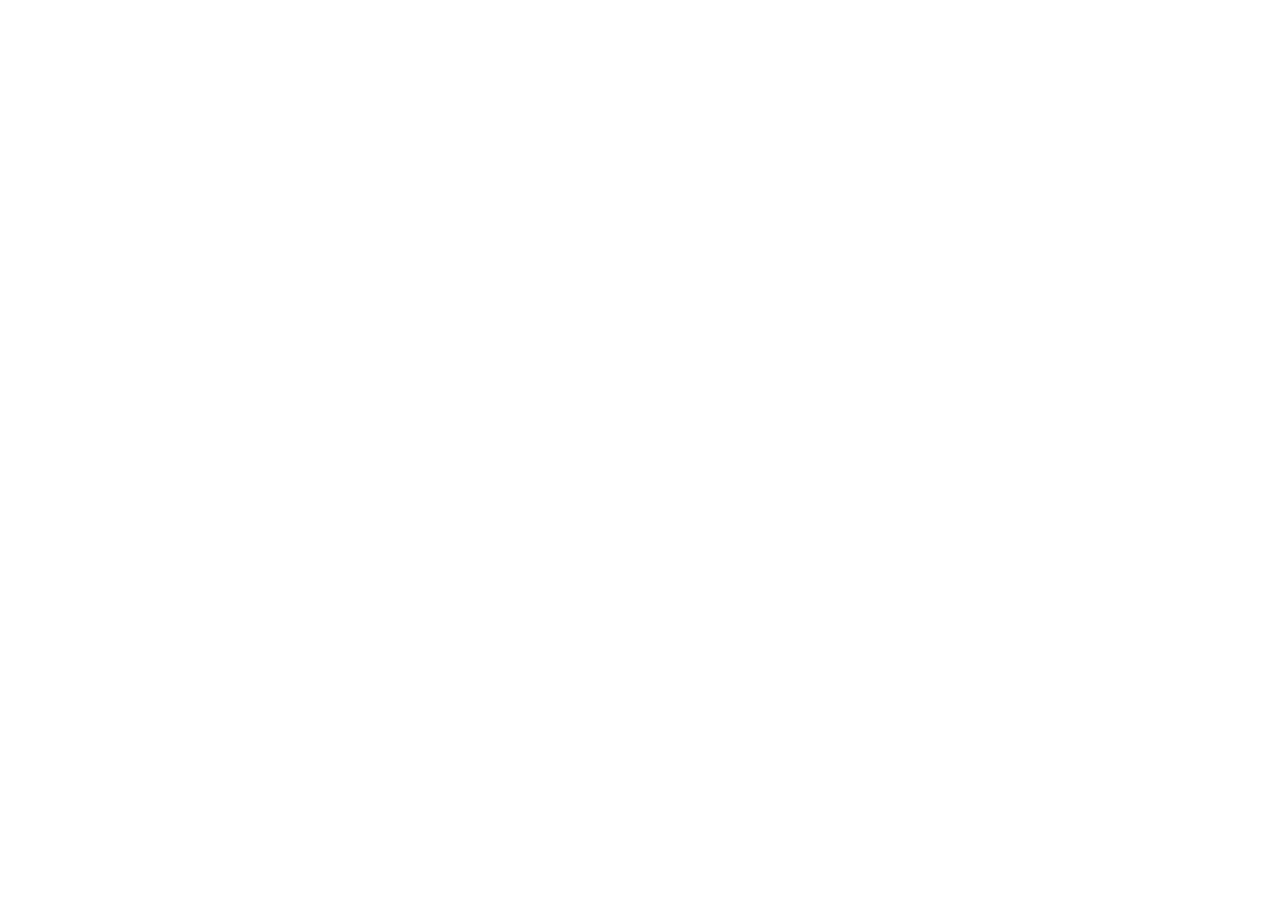
==== frontend-1-practice/index.html @ 81a202e3 "Initial commit" ====
<!DOCTYPE html>
<html lang="ru">
  <head>
    <meta charset="UTF-8" />
    <meta name="viewport" content="width=device-width, initial-scale=1.0" />
    <title>Выбор даты и времени</title>
    <link rel="stylesheet" href="styles.css" />
  </head>
  <body>
    <!--
      ЗАДАНИЕ
      ========
      Сверстать страницу выбора даты и времени по своему макету.

      Пока это только вёрстка. Никакого JavaScript — ни кликов,
      ни переходов, ни выбора дня. Всё статично.

      Стили пишите в styles.css. Разметку — здесь.
    -->

    <div class="page">
      <!-- Начните отсюда. Разметьте шапку, основную область
           с календарём и слотами, подвал. -->
    </div>
  </body>
</html>
---- frontend-1-practice/styles.css ----
/* Стили страницы.
   Пишите здесь. */

* {
  margin: 0;
  padding: 0;
  box-sizing: border-box;
}

body {
  min-height: 100vh;
  font-family: sans-serif;
}
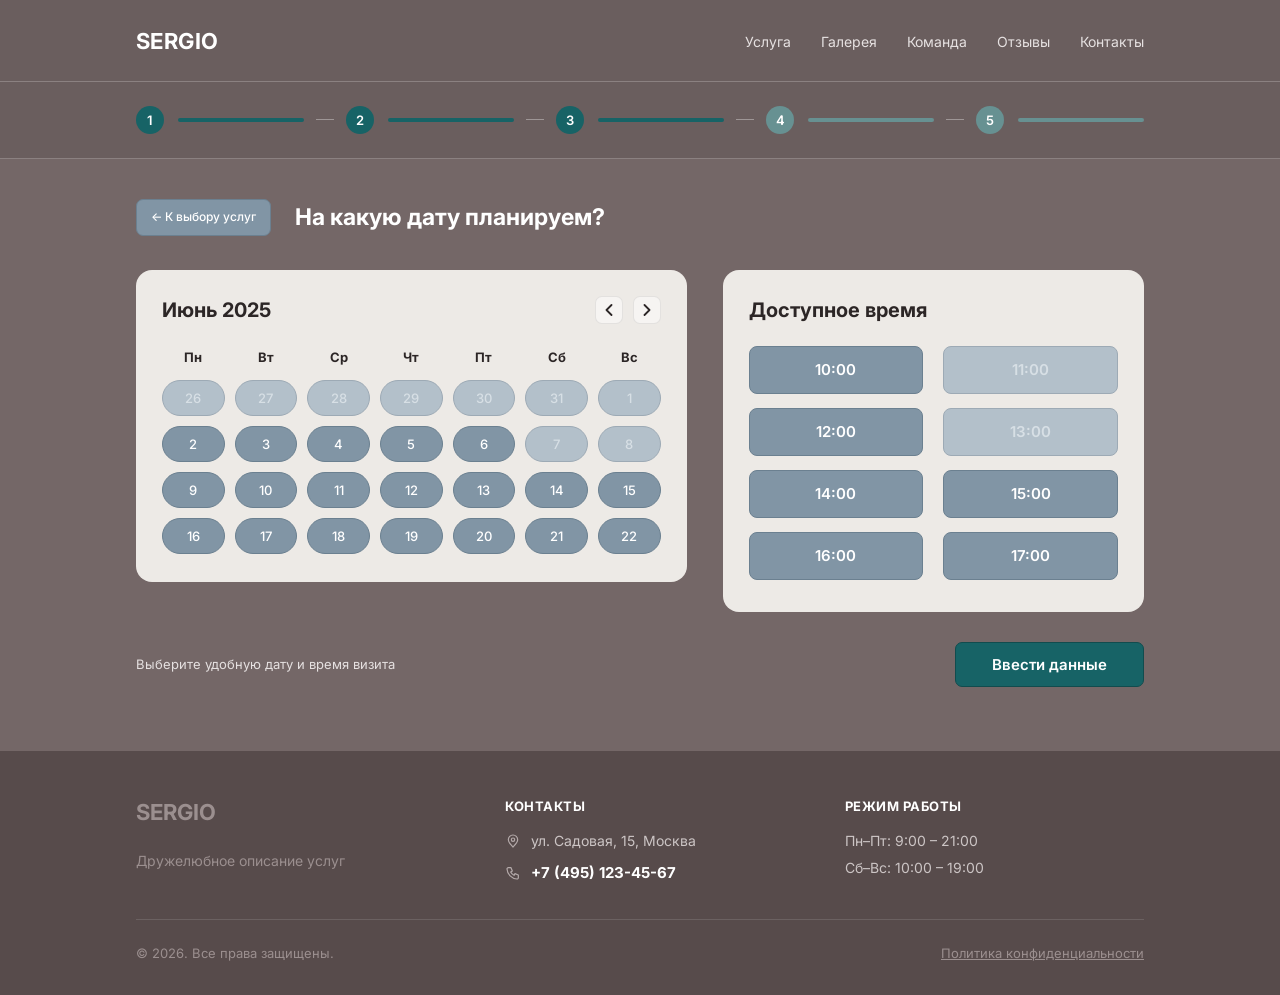
==== commit 80002b9c: "Задание 1. HTML/CSS" ====
--- a/frontend-1-practice/index.html
+++ b/frontend-1-practice/index.html
@@ -1,26 +1,214 @@
 <!DOCTYPE html>
 <html lang="ru">
-  <head>
-    <meta charset="UTF-8" />
-    <meta name="viewport" content="width=device-width, initial-scale=1.0" />
-    <title>Выбор даты и времени</title>
-    <link rel="stylesheet" href="styles.css" />
-  </head>
-  <body>
-    <!--
-      ЗАДАНИЕ
-      ========
-      Сверстать страницу выбора даты и времени по своему макету.
-
-      Пока это только вёрстка. Никакого JavaScript — ни кликов,
-      ни переходов, ни выбора дня. Всё статично.
-
-      Стили пишите в styles.css. Разметку — здесь.
-    -->
-
-    <div class="page">
-      <!-- Начните отсюда. Разметьте шапку, основную область
-           с календарём и слотами, подвал. -->
-    </div>
-  </body>
+<head>
+  <meta charset="UTF-8">
+  <meta name="viewport" content="width=device-width, initial-scale=1.0">
+  <title>SERGIO — Выбор даты и времени</title>
+  <link rel="preconnect" href="https://fonts.googleapis.com">
+  <link rel="preconnect" href="https://fonts.gstatic.com" crossorigin>
+  <link href="https://fonts.googleapis.com/css2?family=Inter:wght@400;500;600;700&display=swap" rel="stylesheet">
+  <link rel="stylesheet" href="styles.css">
+</head>
+<body>
+<header class="header">
+  <div class="container">
+    <div class="header__top">
+      <a href="#" class="logo">SERGIO</a>
+      <nav class="nav" aria-label="Основная навигация">
+        <ul class="nav__list">
+          <li class="nav__item"><a href="#" class="nav__link">Услуга</a></li>
+          <li class="nav__item"><a href="#" class="nav__link">Галерея</a></li>
+          <li class="nav__item"><a href="#" class="nav__link">Команда</a></li>
+          <li class="nav__item"><a href="#" class="nav__link">Отзывы</a></li>
+          <li class="nav__item"><a href="#" class="nav__link">Контакты</a></li>
+        </ul>
+      </nav>
+    </div>
+  </div>
+
+  <div class="header__divider"></div>
+
+  <div class="container">
+    <nav class="steps" aria-label="Этапы записи">
+      <ol class="steps__list">
+        <li class="steps__item steps__item--done">
+          <span class="steps__circle">1</span>
+          <span class="steps__bar"></span>
+        </li>
+        <li class="steps__separator" aria-hidden="true"></li>
+
+        <li class="steps__item steps__item--done">
+          <span class="steps__circle">2</span>
+          <span class="steps__bar"></span>
+        </li>
+        <li class="steps__separator" aria-hidden="true"></li>
+
+        <li class="steps__item steps__item--done">
+          <span class="steps__circle">3</span>
+          <span class="steps__bar"></span>
+        </li>
+        <li class="steps__separator" aria-hidden="true"></li>
+
+        <li class="steps__item">
+          <span class="steps__circle">4</span>
+          <span class="steps__bar"></span>
+        </li>
+        <li class="steps__separator" aria-hidden="true"></li>
+
+        <li class="steps__item">
+          <span class="steps__circle">5</span>
+          <span class="steps__bar"></span>
+        </li>
+      </ol>
+    </nav>
+  </div>
+
+  <div class="header__divider"></div>
+</header>
+
+<main class="main">
+  <div class="container">
+    <div class="booking-top">
+      <a href="#" class="btn btn--secondary btn--back">← К выбору услуг</a>
+      <h1 class="booking-top__title">На какую дату планируем?</h1>
+    </div>
+
+    <div class="booking-grid">
+      <!-- Левая карточка: Календарь -->
+      <section class="card card--calendar" aria-labelledby="calendar-heading">
+        <div class="calendar__header">
+          <h2 id="calendar-heading" class="card__title">Июнь 2025</h2>
+          <div class="calendar__controls">
+            <button type="button" class="calendar__arrow" aria-label="Предыдущий месяц">
+              <svg width="8" height="12" viewBox="0 0 8 12" fill="none" aria-hidden="true">
+                <path d="M6.5 1L1.5 6L6.5 11" stroke="currentColor" stroke-width="1.8" stroke-linecap="round" stroke-linejoin="round"/>
+              </svg>
+            </button>
+            <button type="button" class="calendar__arrow" aria-label="Следующий месяц">
+              <svg width="8" height="12" viewBox="0 0 8 12" fill="none" aria-hidden="true">
+                <path d="M1.5 1L6.5 6L1.5 11" stroke="currentColor" stroke-width="1.8" stroke-linecap="round" stroke-linejoin="round"/>
+              </svg>
+            </button>
+          </div>
+        </div>
+
+        <div class="calendar__weekdays" aria-hidden="true">
+          <span class="calendar__weekday">Пн</span>
+          <span class="calendar__weekday">Вт</span>
+          <span class="calendar__weekday">Ср</span>
+          <span class="calendar__weekday">Чт</span>
+          <span class="calendar__weekday">Пт</span>
+          <span class="calendar__weekday">Сб</span>
+          <span class="calendar__weekday">Вс</span>
+        </div>
+
+        <div class="calendar__days" role="group" aria-label="Даты июня 2025">
+          <!-- Первая строка (недоступные даты) -->
+          <button type="button" class="day-btn day-btn--disabled" disabled>26</button>
+          <button type="button" class="day-btn day-btn--disabled" disabled>27</button>
+          <button type="button" class="day-btn day-btn--disabled" disabled>28</button>
+          <button type="button" class="day-btn day-btn--disabled" disabled>29</button>
+          <button type="button" class="day-btn day-btn--disabled" disabled>30</button>
+          <button type="button" class="day-btn day-btn--disabled" disabled>31</button>
+          <button type="button" class="day-btn day-btn--disabled" disabled>1</button>
+
+          <!-- Вторая строка -->
+          <button type="button" class="day-btn">2</button>
+          <button type="button" class="day-btn">3</button>
+          <button type="button" class="day-btn">4</button>
+          <button type="button" class="day-btn">5</button>
+          <button type="button" class="day-btn">6</button>
+          <button type="button" class="day-btn day-btn--disabled" disabled>7</button>
+          <button type="button" class="day-btn day-btn--disabled" disabled>8</button>
+
+          <!-- Третья строка -->
+          <button type="button" class="day-btn">9</button>
+          <button type="button" class="day-btn">10</button>
+          <button type="button" class="day-btn">11</button>
+          <button type="button" class="day-btn">12</button>
+          <button type="button" class="day-btn">13</button>
+          <button type="button" class="day-btn">14</button>
+          <button type="button" class="day-btn">15</button>
+
+          <!-- Четвёртая строка -->
+          <button type="button" class="day-btn">16</button>
+          <button type="button" class="day-btn">17</button>
+          <button type="button" class="day-btn">18</button>
+          <button type="button" class="day-btn">19</button>
+          <button type="button" class="day-btn">20</button>
+          <button type="button" class="day-btn">21</button>
+          <button type="button" class="day-btn">22</button>
+        </div>
+      </section>
+
+      <!-- Правая карточка: Доступное время -->
+      <section class="card card--time" aria-labelledby="time-heading">
+        <h2 id="time-heading" class="card__title card__title--time">Доступное время</h2>
+
+        <div class="time-slots" role="group" aria-label="Слоты времени">
+          <button type="button" class="slot-btn">10:00</button>
+          <button type="button" class="slot-btn slot-btn--busy" disabled>11:00</button>
+
+          <button type="button" class="slot-btn">12:00</button>
+          <button type="button" class="slot-btn slot-btn--busy" disabled>13:00</button>
+
+          <button type="button" class="slot-btn">14:00</button>
+          <button type="button" class="slot-btn">15:00</button>
+
+          <button type="button" class="slot-btn">16:00</button>
+          <button type="button" class="slot-btn">17:00</button>
+        </div>
+      </section>
+    </div>
+
+    <div class="booking-actions">
+      <p class="booking-actions__hint">Выберите удобную дату и время визита</p>
+      <button type="button" class="btn btn--primary btn--submit">Ввести данные</button>
+    </div>
+  </div>
+</main>
+
+<footer class="footer">
+  <div class="container">
+    <div class="footer__top">
+      <div class="footer__brand">
+        <div class="footer__logo">SERGIO</div>
+        <p class="footer__desc">Дружелюбное описание услуг</p>
+      </div>
+
+      <div class="footer__col">
+        <h3 class="footer__heading">Контакты</h3>
+        <address class="footer__address">
+          <div class="footer__contact-item">
+            <svg class="footer__icon" width="16" height="16" viewBox="0 0 24 24" fill="none" aria-hidden="true">
+              <path d="M12 21C15.5 17.4 19 14.1764 19 10.2C19 6.22355 15.866 3 12 3C8.13401 3 5 6.22355 5 10.2C5 14.1764 8.5 17.4 12 21Z" stroke="currentColor" stroke-width="1.8" stroke-linecap="round" stroke-linejoin="round"/>
+              <circle cx="12" cy="10" r="2.5" stroke="currentColor" stroke-width="1.8"/>
+            </svg>
+            <span>ул. Садовая, 15, Москва</span>
+          </div>
+          <div class="footer__contact-item">
+            <svg class="footer__icon" width="16" height="16" viewBox="0 0 24 24" fill="none" aria-hidden="true">
+              <path d="M5 4H9L11 9L8.5 10.5C9.57096 12.6715 11.3285 14.429 13.5 15.5L15 13L20 15V19C20 19.5304 19.7893 20.0391 19.4142 20.4142C19.0391 20.7893 18.5304 21 18 21C14.0993 20.763 10.4202 19.1065 7.65683 16.3432C4.8935 13.5798 3.23705 9.90074 3 6C3 5.46957 3.21071 4.96086 3.58579 4.58579C3.96086 4.21071 4.46957 4 5 4Z" stroke="currentColor" stroke-width="1.8" stroke-linecap="round" stroke-linejoin="round"/>
+            </svg>
+            <a href="tel:+74951234567" class="footer__phone">+7 (495) 123-45-67</a>
+          </div>
+        </address>
+      </div>
+
+      <div class="footer__col">
+        <h3 class="footer__heading">Режим работы</h3>
+        <ul class="footer__schedule">
+          <li>Пн–Пт: 9:00 – 21:00</li>
+          <li>Сб–Вс: 10:00 – 19:00</li>
+        </ul>
+      </div>
+    </div>
+
+    <div class="footer__bottom">
+      <p class="footer__copyright">© 2026. Все права защищены.</p>
+      <a href="#" class="footer__policy">Политика конфиденциальности</a>
+    </div>
+  </div>
+</footer>
+</body>
 </html>
--- a/frontend-1-practice/styles.css
+++ b/frontend-1-practice/styles.css
@@ -1,13 +1,576 @@
 /* Стили страницы.
    Пишите здесь. */
 
-* {
+*,
+*::before,
+*::after {
+  box-sizing: border-box;
   margin: 0;
   padding: 0;
-  box-sizing: border-box;
-}
-
+}
+
+:root {
+  --bg-header: #6a5e5e;
+  --bg-main: #746767;
+  --bg-footer: #574b4b;
+  --bg-card: #edeae6;
+
+  --text-light: #ffffff;
+  --text-soft: #e6e1e1;
+  --text-muted: #9b8f8f;
+  --text-dark: #2c2626;
+
+  /* Кнопка основная (бирюзовая из UI-kit) */
+  --primary-bg: #176366;
+  --primary-border: #114c4e;
+  --primary-hover-bg: #3b7b7e;
+  --primary-active-bg: #125053;
+  --primary-disabled-bg: #5d888a;
+
+  /* Кнопка/слот второстепенная (серо-голубая из UI-kit) */
+  --secondary-bg: #8195a5;
+  --secondary-border: #6b8090;
+  --secondary-hover-bg: #91a4b3;
+  --secondary-active-bg: #6a7f8f;
+  --disabled-bg: #b3c0ca;
+  --disabled-border: #9daab5;
+  --disabled-text: #d7dfe5;
+
+  /* Прогресс-бар */
+  --step-done: #176366;
+  --step-todo: #679192;
+  --line-divider: rgba(255, 255, 255, 0.22);
+}
+
+html,
 body {
+  height: 100%;
+}
+
+body {
+  display: flex;
+  flex-direction: column;
   min-height: 100vh;
-  font-family: sans-serif;
-}
+  font-family: 'Inter', system-ui, -apple-system, BlinkMacSystemFont, 'Segoe UI', sans-serif;
+  background-color: var(--bg-main);
+  color: var(--text-light);
+  line-height: 1.4;
+}
+
+.container {
+  width: 100%;
+  max-width: 1080px;
+  margin: 0 auto;
+  padding: 0 36px;
+}
+
+/* ================= HEADER & STEPS ================= */
+
+.header {
+  background-color: var(--bg-header);
+}
+
+.header__top {
+  display: flex;
+  align-items: center;
+  justify-content: space-between;
+  padding: 26px 0 24px;
+}
+
+.logo {
+  font-size: 22px;
+  font-weight: 700;
+  letter-spacing: 0.02em;
+  color: var(--text-light);
+  text-decoration: none;
+}
+
+.logo:hover {
+  opacity: 0.85;
+}
+
+.nav__list {
+  display: flex;
+  align-items: center;
+  gap: 30px;
+  list-style: none;
+}
+
+.nav__link {
+  font-size: 14px;
+  font-weight: 400;
+  color: var(--text-soft);
+  text-decoration: none;
+  transition: color 0.15s ease;
+}
+
+.nav__link:hover {
+  color: var(--text-light);
+  text-decoration: underline;
+}
+
+.header__divider {
+  width: 100%;
+  height: 1px;
+  background-color: var(--line-divider);
+}
+
+.steps {
+  padding: 24px 0;
+}
+
+.steps__list {
+  display: flex;
+  align-items: center;
+  gap: 12px;
+  list-style: none;
+}
+
+.steps__item {
+  display: flex;
+  align-items: center;
+  gap: 14px;
+  flex: 1;
+}
+
+.steps__circle {
+  display: flex;
+  align-items: center;
+  justify-content: center;
+  width: 28px;
+  height: 28px;
+  flex-shrink: 0;
+  border-radius: 50%;
+  background-color: var(--step-todo);
+  color: var(--text-light);
+  font-size: 13px;
+  font-weight: 600;
+}
+
+.steps__bar {
+  flex: 1;
+  height: 4px;
+  border-radius: 2px;
+  background-color: var(--step-todo);
+}
+
+.steps__item--done .steps__circle,
+.steps__item--done .steps__bar {
+  background-color: var(--step-done);
+}
+
+.steps__separator {
+  width: 18px;
+  height: 1px;
+  flex-shrink: 0;
+  background-color: rgba(255, 255, 255, 0.35);
+}
+
+/* ================= MAIN ================= */
+
+.main {
+  flex: 1;
+  background-color: var(--bg-main);
+  padding: 40px 0 64px;
+}
+
+.booking-top {
+  display: flex;
+  align-items: center;
+  gap: 24px;
+  margin-bottom: 34px;
+}
+
+.booking-top__title {
+  font-size: 23px;
+  font-weight: 700;
+  color: var(--text-light);
+}
+
+/* Общие стили кнопок (по UI-kit) */
+.btn {
+  display: inline-flex;
+  align-items: center;
+  justify-content: center;
+  font-family: inherit;
+  font-weight: 600;
+  text-decoration: none;
+  border-radius: 7px;
+  cursor: pointer;
+  transition: background-color 0.15s ease, box-shadow 0.15s ease, color 0.15s ease;
+}
+
+.btn--secondary {
+  background-color: var(--secondary-bg);
+  border: 1px solid var(--secondary-border);
+  color: var(--text-light);
+}
+
+.btn--secondary:hover {
+  background-color: var(--secondary-hover-bg);
+  color: #edf2f6;
+  box-shadow: 0 3px 10px rgba(0, 0, 0, 0.15);
+}
+
+.btn--secondary:active {
+  background-color: var(--secondary-active-bg);
+}
+
+.btn--back {
+  padding: 9px 14px;
+  font-size: 12px;
+  font-weight: 500;
+}
+
+.btn--primary {
+  background-color: var(--primary-bg);
+  border: 1px solid var(--primary-border);
+  color: var(--text-light);
+}
+
+.btn--primary:hover {
+  background-color: var(--primary-hover-bg);
+  color: #e6efef;
+  box-shadow: 0 4px 12px rgba(0, 0, 0, 0.2);
+}
+
+.btn--primary:active {
+  background-color: var(--primary-active-bg);
+}
+
+.btn--submit {
+  padding: 12px 36px;
+  font-size: 15px;
+}
+
+/* Две карточки */
+.booking-grid {
+  display: flex;
+  align-items: flex-start;
+  gap: 36px;
+}
+
+.card {
+  background-color: var(--bg-card);
+  border-radius: 16px;
+  color: var(--text-dark);
+}
+
+.card--calendar {
+  flex: 1.35;
+  padding: 26px 26px 28px;
+}
+
+.card--time {
+  flex: 1;
+  padding: 26px 26px 32px;
+}
+
+.card__title {
+  font-size: 20px;
+  font-weight: 700;
+  color: var(--text-dark);
+}
+
+.card__title--time {
+  margin-bottom: 22px;
+}
+
+/* Календарь */
+.calendar__header {
+  display: flex;
+  align-items: center;
+  justify-content: space-between;
+  margin-bottom: 24px;
+}
+
+.calendar__controls {
+  display: flex;
+  align-items: center;
+  gap: 10px;
+}
+
+.calendar__arrow {
+  display: inline-flex;
+  align-items: center;
+  justify-content: center;
+  width: 28px;
+  height: 28px;
+  border-radius: 7px;
+  border: 1px solid rgba(0, 0, 0, 0.08);
+  background-color: #f6f4f2;
+  color: var(--text-dark);
+  cursor: pointer;
+  transition: background-color 0.15s ease, box-shadow 0.15s ease;
+}
+
+.calendar__arrow:hover {
+  background-color: #ffffff;
+  box-shadow: 0 2px 6px rgba(0, 0, 0, 0.1);
+}
+
+.calendar__arrow:active {
+  background-color: #e3dfdc;
+}
+
+.calendar__weekdays {
+  display: grid;
+  grid-template-columns: repeat(7, 1fr);
+  gap: 10px;
+  margin-bottom: 14px;
+}
+
+.calendar__weekday {
+  text-align: center;
+  font-size: 13px;
+  font-weight: 700;
+  color: var(--text-dark);
+}
+
+.calendar__days {
+  display: grid;
+  grid-template-columns: repeat(7, 1fr);
+  gap: 10px;
+}
+
+.day-btn {
+  display: inline-flex;
+  align-items: center;
+  justify-content: center;
+  height: 36px;
+  border-radius: 999px;
+  border: 1px solid var(--secondary-border);
+  background-color: var(--secondary-bg);
+  color: var(--text-light);
+  font-family: inherit;
+  font-size: 13px;
+  font-weight: 500;
+  cursor: pointer;
+  transition: background-color 0.15s ease, box-shadow 0.15s ease;
+}
+
+.day-btn:hover:not(:disabled) {
+  background-color: var(--secondary-hover-bg);
+  box-shadow: 0 2px 8px rgba(0, 0, 0, 0.15);
+}
+
+.day-btn:active:not(:disabled) {
+  background-color: var(--secondary-active-bg);
+}
+
+.day-btn--disabled,
+.day-btn:disabled {
+  background-color: var(--disabled-bg);
+  border-color: var(--disabled-border);
+  color: var(--disabled-text);
+  cursor: not-allowed;
+}
+
+/* Слоты времени */
+.time-slots {
+  display: grid;
+  grid-template-columns: repeat(2, 1fr);
+  gap: 14px 20px;
+}
+
+.slot-btn {
+  display: inline-flex;
+  align-items: center;
+  justify-content: center;
+  height: 48px;
+  border-radius: 8px;
+  border: 1px solid var(--secondary-border);
+  background-color: var(--secondary-bg);
+  color: var(--text-light);
+  font-family: inherit;
+  font-size: 15px;
+  font-weight: 600;
+  cursor: pointer;
+  transition: background-color 0.15s ease, box-shadow 0.15s ease;
+}
+
+.slot-btn:hover:not(:disabled) {
+  background-color: var(--secondary-hover-bg);
+  box-shadow: 0 3px 10px rgba(0, 0, 0, 0.15);
+}
+
+.slot-btn:active:not(:disabled) {
+  background-color: var(--secondary-active-bg);
+}
+
+.slot-btn--busy,
+.slot-btn:disabled {
+  background-color: var(--disabled-bg);
+  border-color: var(--disabled-border);
+  color: var(--disabled-text);
+  cursor: not-allowed;
+}
+
+/* Нижняя панель под карточками */
+.booking-actions {
+  display: flex;
+  align-items: center;
+  justify-content: space-between;
+  margin-top: 30px;
+}
+
+.booking-actions__hint {
+  font-size: 13px;
+  color: var(--text-soft);
+}
+
+/* ================= FOOTER ================= */
+
+.footer {
+  background-color: var(--bg-footer);
+  padding: 46px 0 32px;
+}
+
+.footer__top {
+  display: flex;
+  justify-content: space-between;
+  gap: 40px;
+  padding-bottom: 36px;
+}
+
+.footer__brand {
+  flex: 1.1;
+}
+
+.footer__logo {
+  font-size: 22px;
+  font-weight: 700;
+  color: var(--text-muted);
+  margin-bottom: 24px;
+}
+
+.footer__desc {
+  font-size: 14px;
+  color: var(--text-muted);
+}
+
+.footer__col {
+  flex: 1;
+}
+
+.footer__heading {
+  font-size: 13px;
+  font-weight: 700;
+  letter-spacing: 0.04em;
+  text-transform: uppercase;
+  color: var(--text-light);
+  margin-bottom: 16px;
+}
+
+.footer__address {
+  display: flex;
+  flex-direction: column;
+  gap: 12px;
+  font-style: normal;
+}
+
+.footer__contact-item {
+  display: flex;
+  align-items: center;
+  gap: 10px;
+  color: #ccc5c5;
+  font-size: 14px;
+}
+
+.footer__icon {
+  flex-shrink: 0;
+  color: #b4aaaa;
+}
+
+.footer__phone {
+  color: var(--text-light);
+  font-size: 15px;
+  font-weight: 700;
+  text-decoration: none;
+}
+
+.footer__phone:hover {
+  text-decoration: underline;
+}
+
+.footer__schedule {
+  display: flex;
+  flex-direction: column;
+  gap: 8px;
+  list-style: none;
+  font-size: 14px;
+  color: #ccc5c5;
+}
+
+.footer__bottom {
+  display: flex;
+  align-items: center;
+  justify-content: space-between;
+  padding-top: 24px;
+  border-top: 1px solid rgba(255, 255, 255, 0.12);
+  font-size: 13px;
+  color: var(--text-muted);
+}
+
+.footer__policy {
+  color: var(--text-muted);
+  text-decoration: underline;
+}
+
+.footer__policy:hover {
+  color: var(--text-light);
+}
+
+/* ================= АДАПТИВ ================= */
+
+@media (max-width: 900px) {
+  .booking-grid {
+    flex-direction: column;
+  }
+
+  .card--calendar,
+  .card--time {
+    width: 100%;
+    flex: none;
+  }
+
+  .footer__top {
+    flex-direction: column;
+    gap: 28px;
+  }
+}
+
+@media (max-width: 640px) {
+  .container {
+    padding: 0 20px;
+  }
+
+  .header__top {
+    flex-direction: column;
+    align-items: flex-start;
+    gap: 16px;
+  }
+
+  .nav__list {
+    flex-wrap: wrap;
+    gap: 16px;
+  }
+
+  .booking-top {
+    flex-direction: column;
+    align-items: flex-start;
+    gap: 14px;
+  }
+
+  .booking-actions {
+    flex-direction: column;
+    align-items: stretch;
+    gap: 16px;
+  }
+
+  .footer__bottom {
+    flex-direction: column;
+    align-items: flex-start;
+    gap: 12px;
+  }
+}
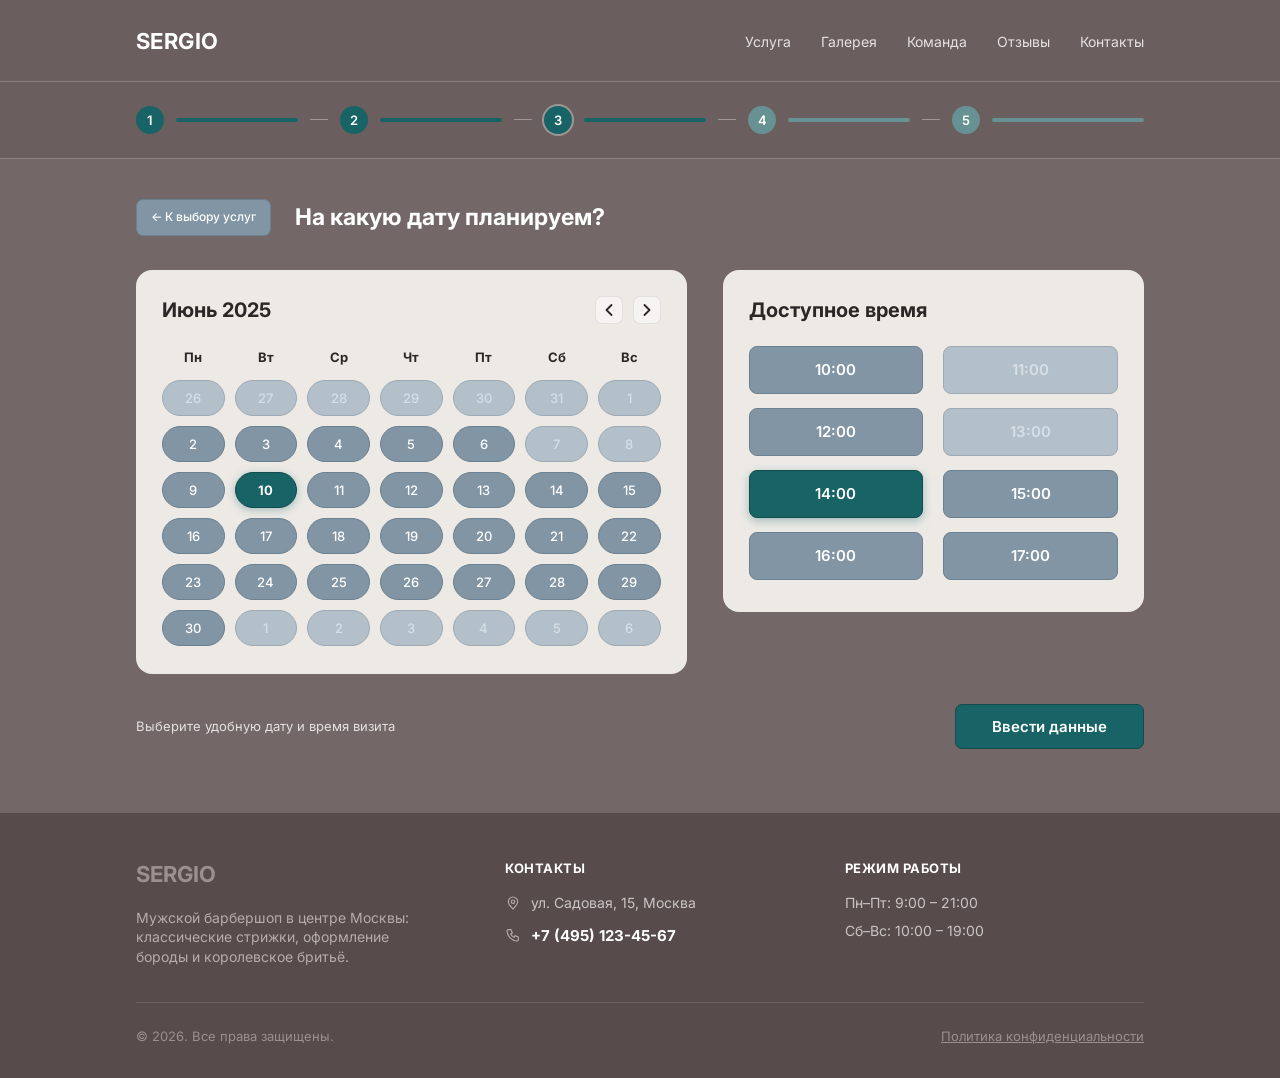
==== commit e4bc0376: "Задание 1. Правки" ====
--- a/frontend-1-practice/index.html
+++ b/frontend-1-practice/index.html
@@ -16,11 +16,11 @@
       <a href="#" class="logo">SERGIO</a>
       <nav class="nav" aria-label="Основная навигация">
         <ul class="nav__list">
-          <li class="nav__item"><a href="#" class="nav__link">Услуга</a></li>
-          <li class="nav__item"><a href="#" class="nav__link">Галерея</a></li>
-          <li class="nav__item"><a href="#" class="nav__link">Команда</a></li>
-          <li class="nav__item"><a href="#" class="nav__link">Отзывы</a></li>
-          <li class="nav__item"><a href="#" class="nav__link">Контакты</a></li>
+          <li class="nav__item"><a href="#services" class="nav__link">Услуга</a></li>
+          <li class="nav__item"><a href="#gallery" class="nav__link">Галерея</a></li>
+          <li class="nav__item"><a href="#team" class="nav__link">Команда</a></li>
+          <li class="nav__item"><a href="#reviews" class="nav__link">Отзывы</a></li>
+          <li class="nav__item"><a href="#contacts" class="nav__link">Контакты</a></li>
         </ul>
       </nav>
     </div>
@@ -33,31 +33,23 @@
       <ol class="steps__list">
         <li class="steps__item steps__item--done">
           <span class="steps__circle">1</span>
-          <span class="steps__bar"></span>
-        </li>
-        <li class="steps__separator" aria-hidden="true"></li>
-
+          <span class="steps__bar" aria-hidden="true"></span>
+        </li>
         <li class="steps__item steps__item--done">
           <span class="steps__circle">2</span>
-          <span class="steps__bar"></span>
-        </li>
-        <li class="steps__separator" aria-hidden="true"></li>
-
-        <li class="steps__item steps__item--done">
+          <span class="steps__bar" aria-hidden="true"></span>
+        </li>
+        <li class="steps__item steps__item--done steps__item--current" aria-current="step">
           <span class="steps__circle">3</span>
-          <span class="steps__bar"></span>
-        </li>
-        <li class="steps__separator" aria-hidden="true"></li>
-
+          <span class="steps__bar" aria-hidden="true"></span>
+        </li>
         <li class="steps__item">
           <span class="steps__circle">4</span>
-          <span class="steps__bar"></span>
-        </li>
-        <li class="steps__separator" aria-hidden="true"></li>
-
+          <span class="steps__bar" aria-hidden="true"></span>
+        </li>
         <li class="steps__item">
           <span class="steps__circle">5</span>
-          <span class="steps__bar"></span>
+          <span class="steps__bar" aria-hidden="true"></span>
         </li>
       </ol>
     </nav>
@@ -69,7 +61,7 @@
 <main class="main">
   <div class="container">
     <div class="booking-top">
-      <a href="#" class="btn btn--secondary btn--back">← К выбору услуг</a>
+      <a href="#services" class="btn btn--secondary btn--back">← К выбору услуг</a>
       <h1 class="booking-top__title">На какую дату планируем?</h1>
     </div>
 
@@ -103,41 +95,59 @@
         </div>
 
         <div class="calendar__days" role="group" aria-label="Даты июня 2025">
-          <!-- Первая строка (недоступные даты) -->
-          <button type="button" class="day-btn day-btn--disabled" disabled>26</button>
-          <button type="button" class="day-btn day-btn--disabled" disabled>27</button>
-          <button type="button" class="day-btn day-btn--disabled" disabled>28</button>
-          <button type="button" class="day-btn day-btn--disabled" disabled>29</button>
-          <button type="button" class="day-btn day-btn--disabled" disabled>30</button>
-          <button type="button" class="day-btn day-btn--disabled" disabled>31</button>
-          <button type="button" class="day-btn day-btn--disabled" disabled>1</button>
-
-          <!-- Вторая строка -->
-          <button type="button" class="day-btn">2</button>
-          <button type="button" class="day-btn">3</button>
-          <button type="button" class="day-btn">4</button>
-          <button type="button" class="day-btn">5</button>
-          <button type="button" class="day-btn">6</button>
-          <button type="button" class="day-btn day-btn--disabled" disabled>7</button>
-          <button type="button" class="day-btn day-btn--disabled" disabled>8</button>
-
-          <!-- Третья строка -->
-          <button type="button" class="day-btn">9</button>
-          <button type="button" class="day-btn">10</button>
-          <button type="button" class="day-btn">11</button>
-          <button type="button" class="day-btn">12</button>
-          <button type="button" class="day-btn">13</button>
-          <button type="button" class="day-btn">14</button>
-          <button type="button" class="day-btn">15</button>
-
-          <!-- Четвёртая строка -->
-          <button type="button" class="day-btn">16</button>
-          <button type="button" class="day-btn">17</button>
-          <button type="button" class="day-btn">18</button>
-          <button type="button" class="day-btn">19</button>
-          <button type="button" class="day-btn">20</button>
-          <button type="button" class="day-btn">21</button>
-          <button type="button" class="day-btn">22</button>
+          <!-- 1 неделя -->
+          <button type="button" class="day-btn day-btn--disabled" aria-label="26 мая 2025, недоступно" disabled>26</button>
+          <button type="button" class="day-btn day-btn--disabled" aria-label="27 мая 2025, недоступно" disabled>27</button>
+          <button type="button" class="day-btn day-btn--disabled" aria-label="28 мая 2025, недоступно" disabled>28</button>
+          <button type="button" class="day-btn day-btn--disabled" aria-label="29 мая 2025, недоступно" disabled>29</button>
+          <button type="button" class="day-btn day-btn--disabled" aria-label="30 мая 2025, недоступно" disabled>30</button>
+          <button type="button" class="day-btn day-btn--disabled" aria-label="31 мая 2025, недоступно" disabled>31</button>
+          <button type="button" class="day-btn day-btn--disabled" aria-label="1 июня 2025, недоступно" disabled>1</button>
+
+          <!-- 2 неделя -->
+          <button type="button" class="day-btn" aria-label="2 июня 2025" aria-pressed="false">2</button>
+          <button type="button" class="day-btn" aria-label="3 июня 2025" aria-pressed="false">3</button>
+          <button type="button" class="day-btn" aria-label="4 июня 2025" aria-pressed="false">4</button>
+          <button type="button" class="day-btn" aria-label="5 июня 2025" aria-pressed="false">5</button>
+          <button type="button" class="day-btn" aria-label="6 июня 2025" aria-pressed="false">6</button>
+          <button type="button" class="day-btn day-btn--disabled" aria-label="7 июня 2025, недоступно" disabled>7</button>
+          <button type="button" class="day-btn day-btn--disabled" aria-label="8 июня 2025, недоступно" disabled>8</button>
+
+          <!-- 3 неделя -->
+          <button type="button" class="day-btn" aria-label="9 июня 2025" aria-pressed="false">9</button>
+          <button type="button" class="day-btn day-btn--selected" aria-label="10 июня 2025" aria-pressed="true">10</button>
+          <button type="button" class="day-btn" aria-label="11 июня 2025" aria-pressed="false">11</button>
+          <button type="button" class="day-btn" aria-label="12 июня 2025" aria-pressed="false">12</button>
+          <button type="button" class="day-btn" aria-label="13 июня 2025" aria-pressed="false">13</button>
+          <button type="button" class="day-btn" aria-label="14 июня 2025" aria-pressed="false">14</button>
+          <button type="button" class="day-btn" aria-label="15 июня 2025" aria-pressed="false">15</button>
+
+          <!-- 4 неделя -->
+          <button type="button" class="day-btn" aria-label="16 июня 2025" aria-pressed="false">16</button>
+          <button type="button" class="day-btn" aria-label="17 июня 2025" aria-pressed="false">17</button>
+          <button type="button" class="day-btn" aria-label="18 июня 2025" aria-pressed="false">18</button>
+          <button type="button" class="day-btn" aria-label="19 июня 2025" aria-pressed="false">19</button>
+          <button type="button" class="day-btn" aria-label="20 июня 2025" aria-pressed="false">20</button>
+          <button type="button" class="day-btn" aria-label="21 июня 2025" aria-pressed="false">21</button>
+          <button type="button" class="day-btn" aria-label="22 июня 2025" aria-pressed="false">22</button>
+
+          <!-- 5 неделя -->
+          <button type="button" class="day-btn" aria-label="23 июня 2025" aria-pressed="false">23</button>
+          <button type="button" class="day-btn" aria-label="24 июня 2025" aria-pressed="false">24</button>
+          <button type="button" class="day-btn" aria-label="25 июня 2025" aria-pressed="false">25</button>
+          <button type="button" class="day-btn" aria-label="26 июня 2025" aria-pressed="false">26</button>
+          <button type="button" class="day-btn" aria-label="27 июня 2025" aria-pressed="false">27</button>
+          <button type="button" class="day-btn" aria-label="28 июня 2025" aria-pressed="false">28</button>
+          <button type="button" class="day-btn" aria-label="29 июня 2025" aria-pressed="false">29</button>
+
+          <!-- 6 неделя -->
+          <button type="button" class="day-btn" aria-label="30 июня 2025" aria-pressed="false">30</button>
+          <button type="button" class="day-btn day-btn--disabled" aria-label="1 июля 2025, недоступно" disabled>1</button>
+          <button type="button" class="day-btn day-btn--disabled" aria-label="2 июля 2025, недоступно" disabled>2</button>
+          <button type="button" class="day-btn day-btn--disabled" aria-label="3 июля 2025, недоступно" disabled>3</button>
+          <button type="button" class="day-btn day-btn--disabled" aria-label="4 июля 2025, недоступно" disabled>4</button>
+          <button type="button" class="day-btn day-btn--disabled" aria-label="5 июля 2025, недоступно" disabled>5</button>
+          <button type="button" class="day-btn day-btn--disabled" aria-label="6 июля 2025, недоступно" disabled>6</button>
         </div>
       </section>
 
@@ -146,17 +156,17 @@
         <h2 id="time-heading" class="card__title card__title--time">Доступное время</h2>
 
         <div class="time-slots" role="group" aria-label="Слоты времени">
-          <button type="button" class="slot-btn">10:00</button>
-          <button type="button" class="slot-btn slot-btn--busy" disabled>11:00</button>
-
-          <button type="button" class="slot-btn">12:00</button>
-          <button type="button" class="slot-btn slot-btn--busy" disabled>13:00</button>
-
-          <button type="button" class="slot-btn">14:00</button>
-          <button type="button" class="slot-btn">15:00</button>
-
-          <button type="button" class="slot-btn">16:00</button>
-          <button type="button" class="slot-btn">17:00</button>
+          <button type="button" class="slot-btn" aria-pressed="false">10:00</button>
+          <button type="button" class="slot-btn slot-btn--busy" aria-label="11:00, занято" disabled>11:00</button>
+
+          <button type="button" class="slot-btn" aria-pressed="false">12:00</button>
+          <button type="button" class="slot-btn slot-btn--busy" aria-label="13:00, занято" disabled>13:00</button>
+
+          <button type="button" class="slot-btn slot-btn--selected" aria-pressed="true">14:00</button>
+          <button type="button" class="slot-btn" aria-pressed="false">15:00</button>
+
+          <button type="button" class="slot-btn" aria-pressed="false">16:00</button>
+          <button type="button" class="slot-btn" aria-pressed="false">17:00</button>
         </div>
       </section>
     </div>
@@ -168,12 +178,12 @@
   </div>
 </main>
 
-<footer class="footer">
+<footer id="contacts" class="footer">
   <div class="container">
     <div class="footer__top">
       <div class="footer__brand">
         <div class="footer__logo">SERGIO</div>
-        <p class="footer__desc">Дружелюбное описание услуг</p>
+        <p class="footer__desc">Мужской барбершоп в центре Москвы: классические стрижки, оформление бороды и королевское бритьё.</p>
       </div>
 
       <div class="footer__col">
@@ -206,7 +216,7 @@
 
     <div class="footer__bottom">
       <p class="footer__copyright">© 2026. Все права защищены.</p>
-      <a href="#" class="footer__policy">Политика конфиденциальности</a>
+      <a href="#privacy" class="footer__policy">Политика конфиденциальности</a>
     </div>
   </div>
 </footer>
--- a/frontend-1-practice/styles.css
+++ b/frontend-1-practice/styles.css
@@ -1,6 +1,3 @@
-/* Стили страницы.
-   Пишите здесь. */
-
 *,
 *::before,
 *::after {
@@ -20,7 +17,7 @@
   --text-muted: #9b8f8f;
   --text-dark: #2c2626;
 
-  /* Кнопка основная (бирюзовая из UI-kit) */
+  /* Кнопка основная и состояние selected (бирюзовая из UI-kit) */
   --primary-bg: #176366;
   --primary-border: #114c4e;
   --primary-hover-bg: #3b7b7e;
@@ -40,6 +37,9 @@
   --step-done: #176366;
   --step-todo: #679192;
   --line-divider: rgba(255, 255, 255, 0.22);
+
+  --focus-dark-bg: #ffffff;
+  --focus-light-bg: #114c4e;
 }
 
 html,
@@ -83,10 +83,16 @@
   letter-spacing: 0.02em;
   color: var(--text-light);
   text-decoration: none;
+  border-radius: 4px;
 }
 
 .logo:hover {
   opacity: 0.85;
+}
+
+.logo:focus-visible {
+  outline: 2px solid var(--focus-dark-bg);
+  outline-offset: 4px;
 }
 
 .nav__list {
@@ -101,12 +107,18 @@
   font-weight: 400;
   color: var(--text-soft);
   text-decoration: none;
+  border-radius: 4px;
   transition: color 0.15s ease;
 }
 
 .nav__link:hover {
   color: var(--text-light);
   text-decoration: underline;
+}
+
+.nav__link:focus-visible {
+  outline: 2px solid var(--focus-dark-bg);
+  outline-offset: 4px;
 }
 
 .header__divider {
@@ -129,8 +141,16 @@
 .steps__item {
   display: flex;
   align-items: center;
-  gap: 14px;
+  gap: 12px;
   flex: 1;
+}
+
+.steps__item:not(:last-child)::after {
+  content: '';
+  width: 18px;
+  height: 1px;
+  flex-shrink: 0;
+  background-color: rgba(255, 255, 255, 0.35);
 }
 
 .steps__circle {
@@ -159,11 +179,8 @@
   background-color: var(--step-done);
 }
 
-.steps__separator {
-  width: 18px;
-  height: 1px;
-  flex-shrink: 0;
-  background-color: rgba(255, 255, 255, 0.35);
+.steps__item--current .steps__circle {
+  box-shadow: 0 0 0 2px rgba(255, 255, 255, 0.35);
 }
 
 /* ================= MAIN ================= */
@@ -198,6 +215,11 @@
   border-radius: 7px;
   cursor: pointer;
   transition: background-color 0.15s ease, box-shadow 0.15s ease, color 0.15s ease;
+}
+
+.btn:focus-visible {
+  outline: 2px solid var(--focus-dark-bg);
+  outline-offset: 3px;
 }
 
 .btn--secondary {
@@ -313,6 +335,11 @@
   background-color: #e3dfdc;
 }
 
+.calendar__arrow:focus-visible {
+  outline: 2px solid var(--focus-light-bg);
+  outline-offset: 2px;
+}
+
 .calendar__weekdays {
   display: grid;
   grid-template-columns: repeat(7, 1fr);
@@ -337,6 +364,7 @@
   display: inline-flex;
   align-items: center;
   justify-content: center;
+  min-width: 0;
   height: 36px;
   border-radius: 999px;
   border: 1px solid var(--secondary-border);
@@ -346,16 +374,33 @@
   font-size: 13px;
   font-weight: 500;
   cursor: pointer;
-  transition: background-color 0.15s ease, box-shadow 0.15s ease;
-}
-
-.day-btn:hover:not(:disabled) {
+  transition: background-color 0.15s ease, box-shadow 0.15s ease, border-color 0.15s ease;
+}
+
+.day-btn:hover:not(:disabled):not(.day-btn--selected) {
   background-color: var(--secondary-hover-bg);
   box-shadow: 0 2px 8px rgba(0, 0, 0, 0.15);
 }
 
 .day-btn:active:not(:disabled) {
   background-color: var(--secondary-active-bg);
+}
+
+.day-btn:focus-visible {
+  outline: 3px solid var(--focus-light-bg);
+  outline-offset: 2px;
+}
+
+.day-btn--selected {
+  background-color: var(--primary-bg);
+  border-color: var(--primary-border);
+  color: var(--text-light);
+  font-weight: 700;
+  box-shadow: 0 2px 8px rgba(23, 99, 102, 0.35);
+}
+
+.day-btn--selected:hover:not(:disabled) {
+  background-color: var(--primary-hover-bg);
 }
 
 .day-btn--disabled,
@@ -386,16 +431,32 @@
   font-size: 15px;
   font-weight: 600;
   cursor: pointer;
-  transition: background-color 0.15s ease, box-shadow 0.15s ease;
-}
-
-.slot-btn:hover:not(:disabled) {
+  transition: background-color 0.15s ease, box-shadow 0.15s ease, border-color 0.15s ease;
+}
+
+.slot-btn:hover:not(:disabled):not(.slot-btn--selected) {
   background-color: var(--secondary-hover-bg);
   box-shadow: 0 3px 10px rgba(0, 0, 0, 0.15);
 }
 
 .slot-btn:active:not(:disabled) {
   background-color: var(--secondary-active-bg);
+}
+
+.slot-btn:focus-visible {
+  outline: 3px solid var(--focus-light-bg);
+  outline-offset: 2px;
+}
+
+.slot-btn--selected {
+  background-color: var(--primary-bg);
+  border-color: var(--primary-border);
+  color: var(--text-light);
+  box-shadow: 0 3px 10px rgba(23, 99, 102, 0.35);
+}
+
+.slot-btn--selected:hover:not(:disabled) {
+  background-color: var(--primary-hover-bg);
 }
 
 .slot-btn--busy,
@@ -441,12 +502,13 @@
   font-size: 22px;
   font-weight: 700;
   color: var(--text-muted);
-  margin-bottom: 24px;
+  margin-bottom: 18px;
 }
 
 .footer__desc {
+  max-width: 280px;
   font-size: 14px;
-  color: var(--text-muted);
+  color: #b7acac;
 }
 
 .footer__col {
@@ -487,10 +549,16 @@
   font-size: 15px;
   font-weight: 700;
   text-decoration: none;
+  border-radius: 4px;
 }
 
 .footer__phone:hover {
   text-decoration: underline;
+}
+
+.footer__phone:focus-visible {
+  outline: 2px solid var(--focus-dark-bg);
+  outline-offset: 3px;
 }
 
 .footer__schedule {
@@ -515,10 +583,16 @@
 .footer__policy {
   color: var(--text-muted);
   text-decoration: underline;
+  border-radius: 4px;
 }
 
 .footer__policy:hover {
   color: var(--text-light);
+}
+
+.footer__policy:focus-visible {
+  outline: 2px solid var(--focus-dark-bg);
+  outline-offset: 3px;
 }
 
 /* ================= АДАПТИВ ================= */
@@ -574,3 +648,71 @@
     gap: 12px;
   }
 }
+
+@media (max-width: 480px) {
+  .container {
+    padding: 0 12px;
+  }
+
+  .steps {
+    padding: 16px 0;
+  }
+
+  .steps__list {
+    gap: 6px;
+  }
+
+  .steps__item {
+    gap: 6px;
+  }
+
+  .steps__item:not(:last-child)::after {
+    width: 8px;
+  }
+
+  .steps__circle {
+    width: 24px;
+    height: 24px;
+    font-size: 12px;
+  }
+
+  .main {
+    padding: 28px 0 44px;
+  }
+
+  .card--calendar,
+  .card--time {
+    padding: 18px 14px 20px;
+  }
+
+  .calendar__header {
+    margin-bottom: 16px;
+  }
+
+  .calendar__weekdays {
+    gap: 4px;
+    margin-bottom: 10px;
+  }
+
+  .calendar__weekday {
+    font-size: 11px;
+  }
+
+  .calendar__days {
+    gap: 4px;
+  }
+
+  .day-btn {
+    height: 30px;
+    font-size: 12px;
+  }
+
+  .time-slots {
+    gap: 10px 12px;
+  }
+
+  .slot-btn {
+    height: 42px;
+    font-size: 14px;
+  }
+}
